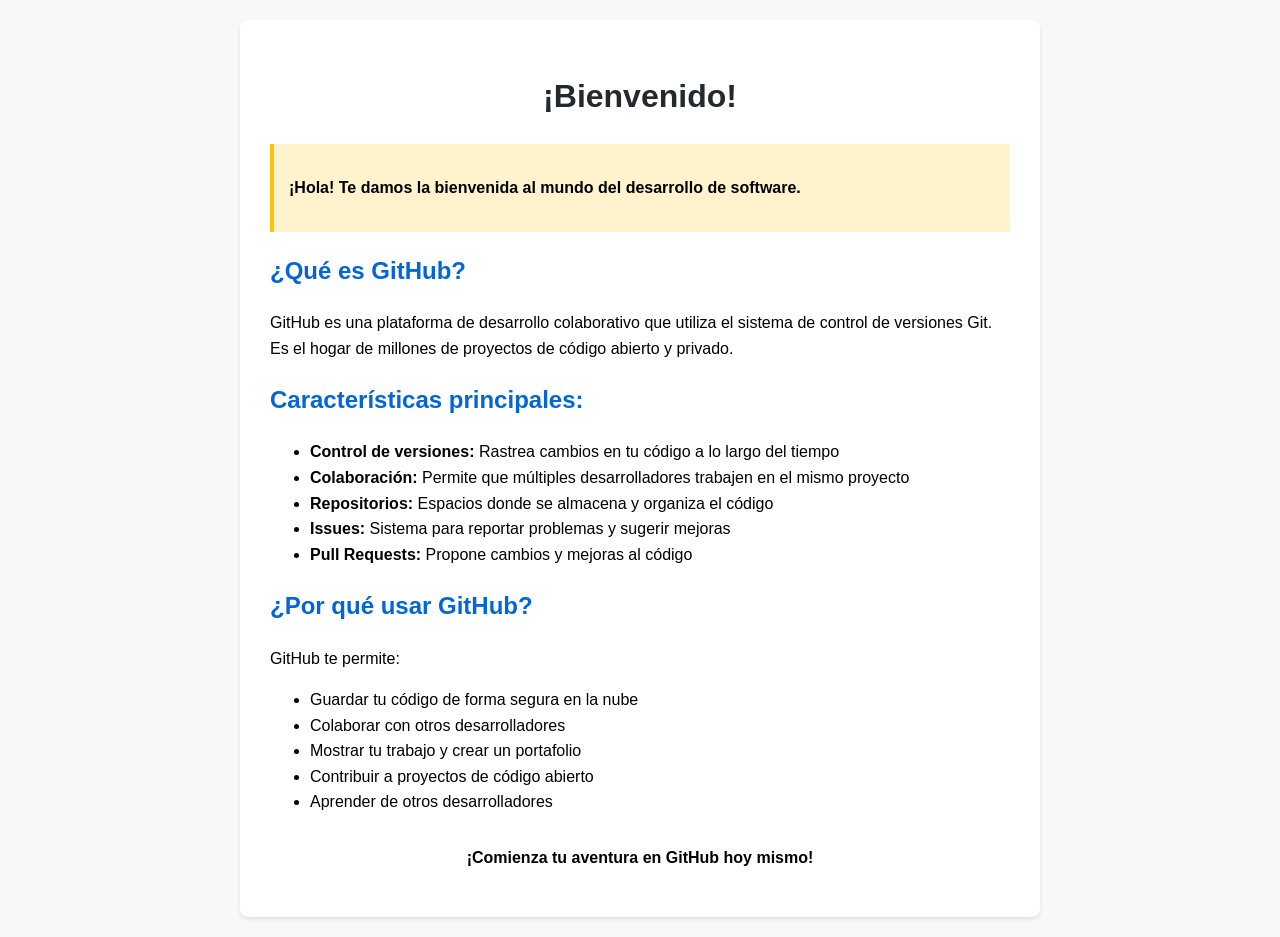
==== html/bienvenida.html @ b8c6e631 "cambios rama-1" ====
<!DOCTYPE html>
<html lang="es">
<head>
    <meta charset="UTF-8">
    <meta name="viewport" content="width=device-width, initial-scale=1.0">
    <title>Bienvenida - GitHub</title>
    <link rel="stylesheet" href="../css/styles.css">
</head>
<body>
    <div class="container">
        <h1>¡Bienvenido!</h1>
        
        <div class="highlight">
            <p><strong>¡Hola! Te damos la bienvenida al mundo del desarrollo de software.</strong></p>
        </div>

        <h2>¿Qué es GitHub?</h2>
        <p>GitHub es una plataforma de desarrollo colaborativo que utiliza el sistema de control de versiones Git. Es el hogar de millones de proyectos de código abierto y privado.</p>

        <h2>Características principales:</h2>
        <ul>
            <li><strong>Control de versiones:</strong> Rastrea cambios en tu código a lo largo del tiempo</li>
            <li><strong>Colaboración:</strong> Permite que múltiples desarrolladores trabajen en el mismo proyecto</li>
            <li><strong>Repositorios:</strong> Espacios donde se almacena y organiza el código</li>
            <li><strong>Issues:</strong> Sistema para reportar problemas y sugerir mejoras</li>
            <li><strong>Pull Requests:</strong> Propone cambios y mejoras al código</li>
        </ul>

        <h2>¿Por qué usar GitHub?</h2>
        <p>GitHub te permite:</p>
        <ul>
            <li>Guardar tu código de forma segura en la nube</li>
            <li>Colaborar con otros desarrolladores</li>
            <li>Mostrar tu trabajo y crear un portafolio</li>
            <li>Contribuir a proyectos de código abierto</li>
            <li>Aprender de otros desarrolladores</li>
        </ul>

        <p style="text-align: center; margin-top: 30px;">
            <strong>¡Comienza tu aventura en GitHub hoy mismo!</strong>
        </p>
    </div>
</body>
</html>
---- css/styles.css ----
body {
    font-family: Arial, sans-serif;
    max-width: 800px;
    margin: 0 auto;
    padding: 20px;
    line-height: 1.6;
    background-color: #f6f8fa;
}

.container {
    background-color: white;
    padding: 30px;
    border-radius: 8px;
    box-shadow: 0 2px 4px rgba(0, 0, 0, 0.1);
}

h1 {
    color: #24292e;
    text-align: center;
}

h2 {
    color: #0366d6;
}

.highlight {
    background-color: #fff3cd;
    padding: 15px;
    border-left: 4px solid #ffc107;
    margin: 20px 0;
}
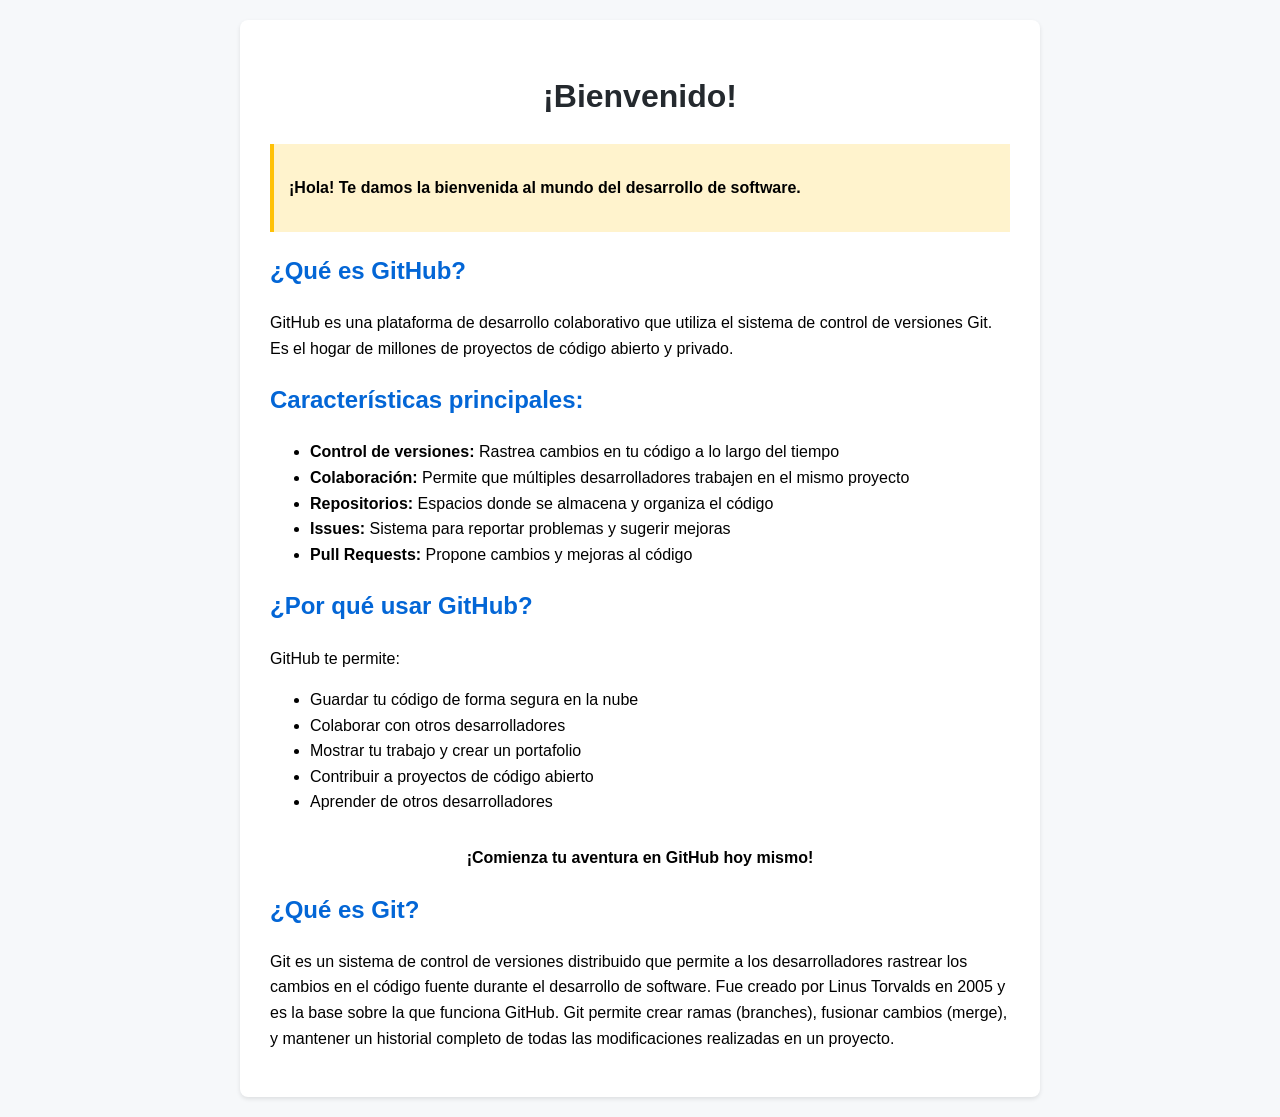
==== commit f05298db: "cambios con rama3" ====
--- a/html/bienvenida.html
+++ b/html/bienvenida.html
@@ -39,6 +39,9 @@
         <p style="text-align: center; margin-top: 30px;">
             <strong>¡Comienza tu aventura en GitHub hoy mismo!</strong>
         </p>
+
+        <h2>¿Qué es Git?</h2>
+        <p>Git es un sistema de control de versiones distribuido que permite a los desarrolladores rastrear los cambios en el código fuente durante el desarrollo de software. Fue creado por Linus Torvalds en 2005 y es la base sobre la que funciona GitHub. Git permite crear ramas (branches), fusionar cambios (merge), y mantener un historial completo de todas las modificaciones realizadas en un proyecto.</p>
     </div>
 </body>
 </html>
